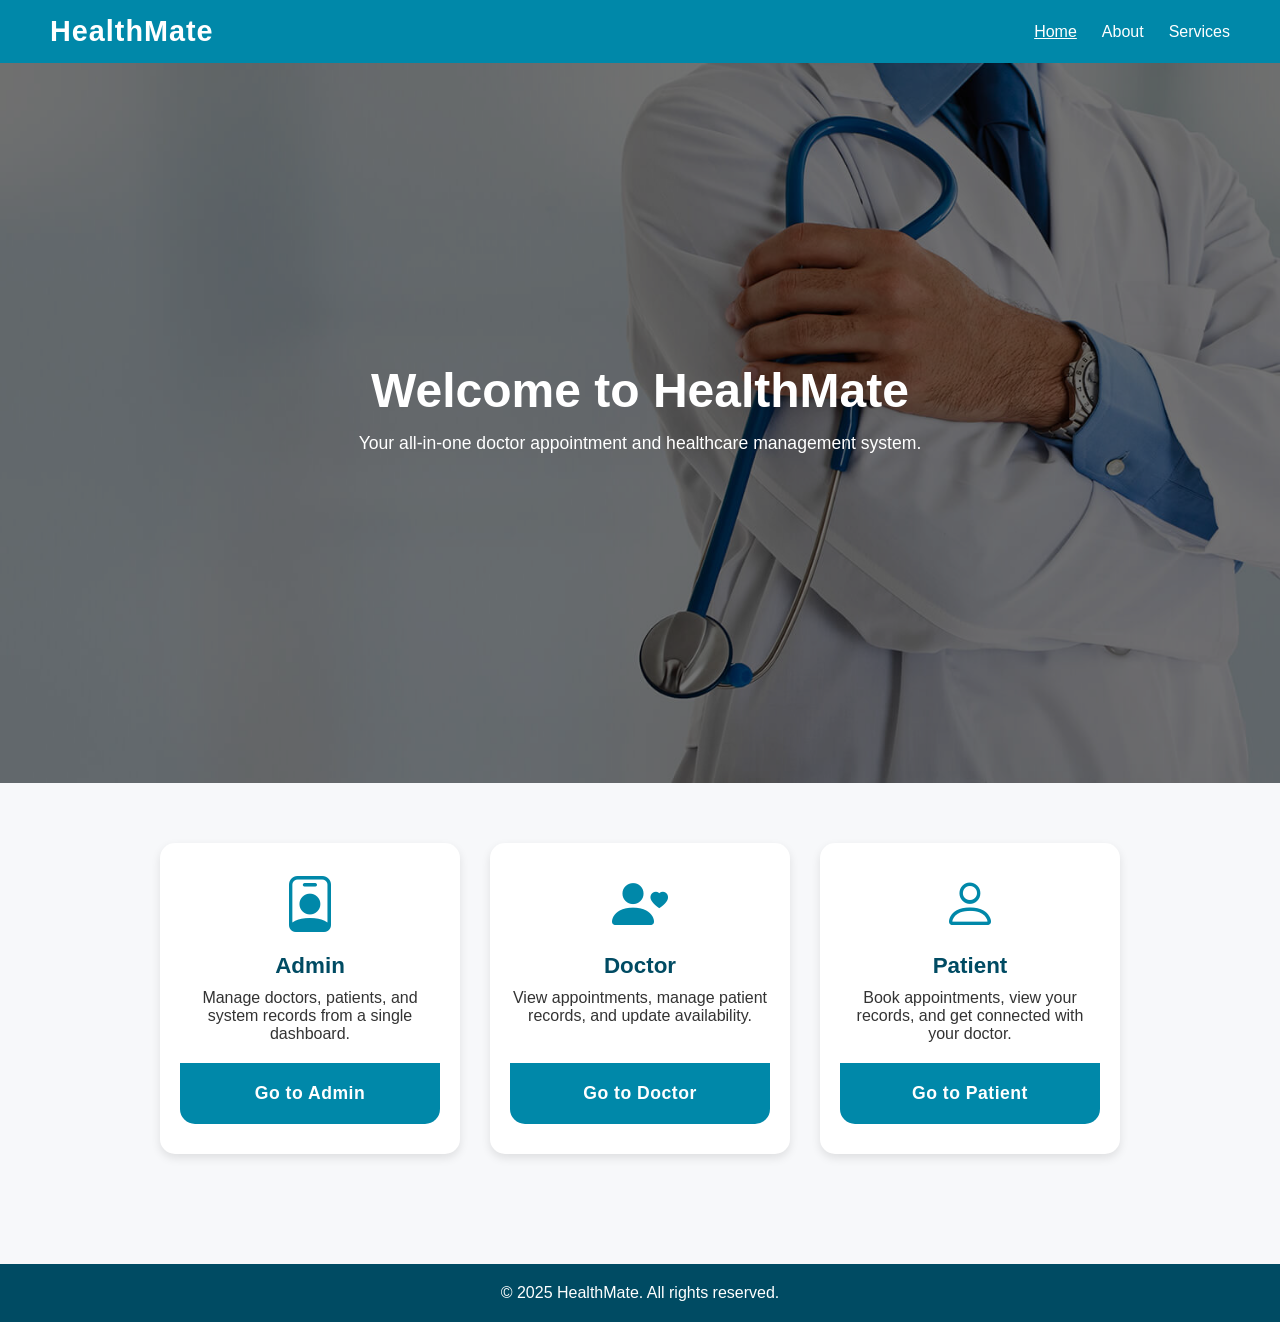
==== index.html @ 1b9694c9 "landing to login" ====
<!DOCTYPE html>
<html lang="en">
<head>
  <meta charset="UTF-8">
  <meta name="viewport" content="width=device-width, initial-scale=1.0">
  <title>HealthMate | Login Portal</title>
  <link rel="stylesheet" href="style.css">
  <link href="https://cdn.jsdelivr.net/npm/bootstrap-icons@1.11.3/font/bootstrap-icons.css" rel="stylesheet">
  <style>
    body {
      margin: 0;
      font-family: 'Poppins', sans-serif;
      background: #f7f8fa;
      color: #333;
    }

    header {
      background: #0088a9;
      color: white;
      padding: 15px 50px;
      display: flex;
      justify-content: space-between;
      align-items: center;
    }

    .logo {
      font-size: 1.8rem;
      font-weight: bold;
      letter-spacing: 1px;
    }

    nav ul {
      list-style: none;
      display: flex;
      gap: 25px;
      margin: 0;
      padding: 0;
    }

    nav a {
      color: white;
      text-decoration: none;
      font-weight: 500;
    }

    nav a:hover, nav a.active {
      text-decoration: underline;
    }

    .hero {
      position: relative;
      display: flex;
      flex-direction: column;
      align-items: center;
      justify-content: center;
      text-align: center;
      padding: 100px 20px;
      min-height: 80vh;
      background: url('Images/bg1.jpg') no-repeat center center/cover;
      color: white;
    }

    .hero::before {
      content: "";
      position: absolute;
      top: 0;
      left: 0;
      right: 0;
      bottom: 0;
      background: rgba(0, 0, 0, 0.55);
    }

    .hero h1,
    .hero p {
      position: relative;
      z-index: 2;
    }

    .hero h1 {
      font-size: 3rem;
      font-weight: 700;
      margin-bottom: 15px;
    }

    .hero p {
      max-width: 600px;
      font-size: 1.1rem;
      margin-bottom: 30px;
    }

    .roles {
      display: flex;
      flex-wrap: wrap;
      justify-content: center;
      gap: 30px;
      padding: 60px 20px;
    }

    .role-card {
      background: white;
      border-radius: 15px;
      box-shadow: 0 4px 10px rgba(0,0,0,0.1);
      width: 300px;
      text-align: center;
      padding: 30px 20px;
      transition: transform 0.3s ease, box-shadow 0.3s ease;
      display: flex;
      flex-direction: column;
      justify-content: space-between;
    }

    .role-card:hover {
      transform: translateY(-5px);
      box-shadow: 0 8px 20px rgba(0,0,0,0.15);
    }

    .role-card i {
      font-size: 3.5rem;
      color: #0088a9;
      margin-bottom: 15px;
    }

    .role-card h3 {
      margin-bottom: 10px;
      color: #004b63;
      font-size: 1.4rem;
    }

    .role-card p {
      font-size: 1rem;
      margin-bottom: 20px;
      flex-grow: 1;
    }

    .btn {
      display: block;
      width: 100%;
      padding: 20px 0;
      background: #0088a9;
      color: white;
      border-radius: 0 0 15px 15px;
      text-decoration: none;
      transition: background 0.3s, transform 0.2s;
      font-weight: 600;
      font-size: 1.1rem;
      letter-spacing: 0.5px;
    }

    .btn:hover {
      background: #006f88;
      transform: scale(1.03);
    }

    footer {
      background: #004b63;
      color: white;
      text-align: center;
      padding: 20px;
      margin-top: 50px;
    }

    @media(max-width: 768px) {
      .roles {
        flex-direction: column;
        align-items: center;
      }

      .hero h1 {
        font-size: 2.2rem;
      }

      .btn {
        padding: 18px 0;
        font-size: 1rem;
      }
    }
  </style>
</head>

<body>
  <!-- Header -->
  <header>
    <h2 class="logo">HealthMate</h2>
    <nav>
      <ul>
        <li><a href="index.html" class="active">Home</a></li>
        <li><a href="about.html">About</a></li>
        <li><a href="services.html">Services</a></li>
      </ul>
    </nav>
  </header>

  <!-- Hero Section -->
  <section class="hero">
    <h1>Welcome to HealthMate</h1>
    <p>Your all-in-one doctor appointment and healthcare management system.</p>
  </section>

  <!-- Roles Section -->
  <section class="roles">
    <div class="role-card">
      <i class="bi bi-person-badge"></i>
      <h3>Admin</h3>
      <p>Manage doctors, patients, and system records from a single dashboard.</p>
      <a href="login.html" class="btn">Go to Admin</a>
    </div>

    <div class="role-card">
      <i class="bi bi-person-heart"></i>
      <h3>Doctor</h3>
      <p>View appointments, manage patient records, and update availability.</p>
      <a href="login.html" class="btn">Go to Doctor</a>
    </div>

    <div class="role-card">
      <i class="bi bi-person"></i>
      <h3>Patient</h3>
      <p>Book appointments, view your records, and get connected with your doctor.</p>
      <a href="login.html" class="btn">Go to Patient</a>
    </div>
  </section>

  <!-- Footer -->
  <footer>
    <p>© 2025 HealthMate. All rights reserved.</p>
  </footer>
</body>
</html>
---- style.css ----
* {
    margin: 0;
    padding: 0;
    box-sizing: border-box;
    font-family: 'Poppins', sans-serif;
}

body {
    background-color: #f6f9fc;
    color: #333;
}

/* Navbar */
.navbar {
    display: flex;
    justify-content: space-between;
    align-items: center;
    padding: 20px 80px;
    background: #0077b6;
    color: white;
}

.logo {
    font-size: 28px;
    font-weight: 600;
}

.navbar ul {
    list-style: none;
    display: flex;
    gap: 30px;
}

.navbar a {
    color: white;
    text-decoration: none;
    font-weight: 500;
    transition: 0.3s;
}

.navbar a:hover,
.navbar a.active {
    text-decoration: underline;
}

/* Hero Section */
.hero {
    display: flex;
    align-items: center;
    justify-content: space-between;
    padding: 80px 100px;
}

.hero-content {
    width: 50%;
}

.hero-content h1 {
    font-size: 50px;
    color: #023e8a;
    margin-bottom: 20px;
}

.hero-content p {
    font-size: 18px;
    line-height: 1.6;
    margin-bottom: 30px;
}

.btn {
    background: #00b4d8;
    color: white;
    padding: 14px 30px;
    border-radius: 30px;
    text-decoration: none;
    font-weight: 600;
    transition: 0.3s;
}

.btn:hover {
    background: #0077b6;
}

.hero-img img {
    width: 420px;
    border-radius: 20px;
    box-shadow: 0 5px 20px rgba(0,0,0,0.1);
}

/* Footer */
footer {
    text-align: center;
    background: #0077b6;
    color: white;
    padding: 20px;
    margin-top: 60px;
}
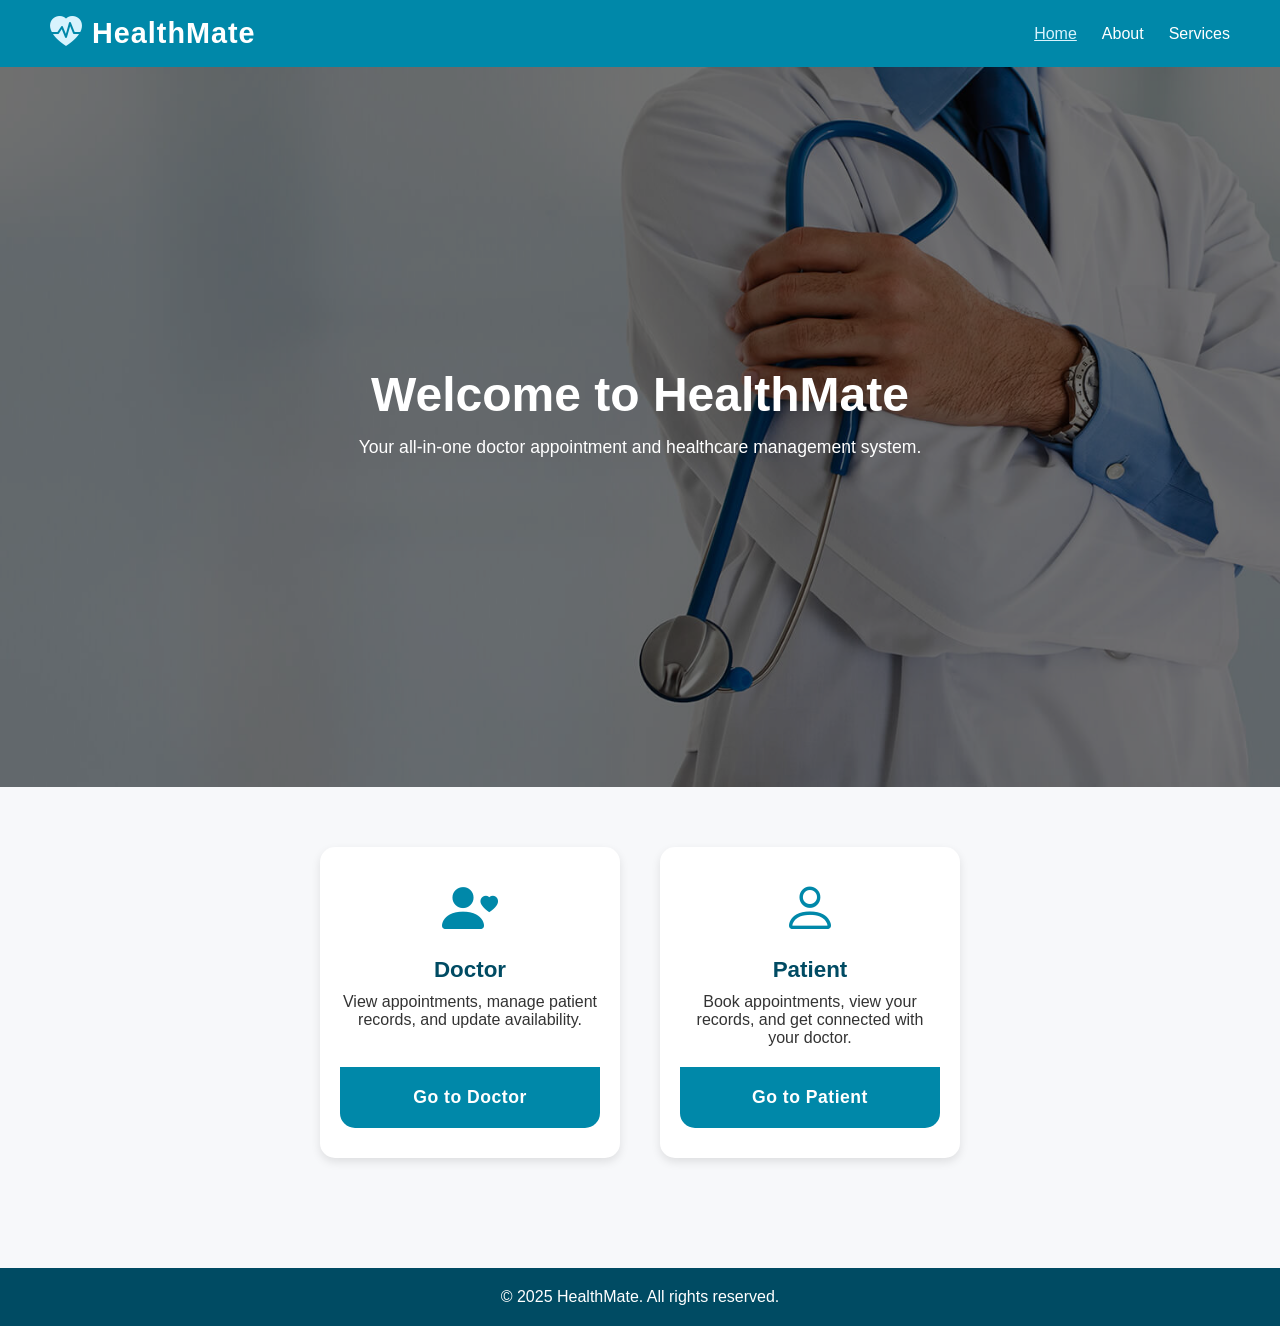
==== commit b55012d1: "remove admin and polish abouts" ====
--- a/index.html
+++ b/index.html
@@ -14,6 +14,7 @@
       color: #333;
     }
 
+    /* ===== NAVBAR / HEADER ===== */
     header {
       background: #0088a9;
       color: white;
@@ -24,11 +25,31 @@
     }
 
     .logo {
+      display: flex;
+      align-items: center;
+      gap: 10px;
+      text-decoration: none;
+      color: white;
+    }
+
+    .logo i {
+      font-size: 2rem;
+      color: #d8f3fd;
+      animation: pulse 1.8s infinite;
+    }
+
+    .logo-text {
       font-size: 1.8rem;
       font-weight: bold;
       letter-spacing: 1px;
     }
 
+    @keyframes pulse {
+      0% { transform: scale(1); opacity: 0.9; }
+      50% { transform: scale(1.2); opacity: 1; }
+      100% { transform: scale(1); opacity: 0.9; }
+    }
+
     nav ul {
       list-style: none;
       display: flex;
@@ -41,12 +62,16 @@
       color: white;
       text-decoration: none;
       font-weight: 500;
-    }
-
-    nav a:hover, nav a.active {
+      transition: 0.3s;
+    }
+
+    nav a:hover,
+    nav a.active {
       text-decoration: underline;
-    }
-
+      color: #d8f3fd;
+    }
+
+    /* ===== HERO SECTION ===== */
     .hero {
       position: relative;
       display: flex;
@@ -88,12 +113,13 @@
       margin-bottom: 30px;
     }
 
+    /* ===== ROLE CARDS ===== */
     .roles {
       display: flex;
+      justify-content: center;
+      gap: 40px;
+      padding: 60px 20px;
       flex-wrap: wrap;
-      justify-content: center;
-      gap: 30px;
-      padding: 60px 20px;
     }
 
     .role-card {
@@ -151,6 +177,7 @@
       transform: scale(1.03);
     }
 
+    /* ===== FOOTER ===== */
     footer {
       background: #004b63;
       color: white;
@@ -180,7 +207,10 @@
 <body>
   <!-- Header -->
   <header>
-    <h2 class="logo">HealthMate</h2>
+    <a href="index.html" class="logo">
+      <i class="bi bi-heart-pulse-fill"></i>
+      <span class="logo-text">HealthMate</span>
+    </a>
     <nav>
       <ul>
         <li><a href="index.html" class="active">Home</a></li>
@@ -199,13 +229,6 @@
   <!-- Roles Section -->
   <section class="roles">
     <div class="role-card">
-      <i class="bi bi-person-badge"></i>
-      <h3>Admin</h3>
-      <p>Manage doctors, patients, and system records from a single dashboard.</p>
-      <a href="login.html" class="btn">Go to Admin</a>
-    </div>
-
-    <div class="role-card">
       <i class="bi bi-person-heart"></i>
       <h3>Doctor</h3>
       <p>View appointments, manage patient records, and update availability.</p>
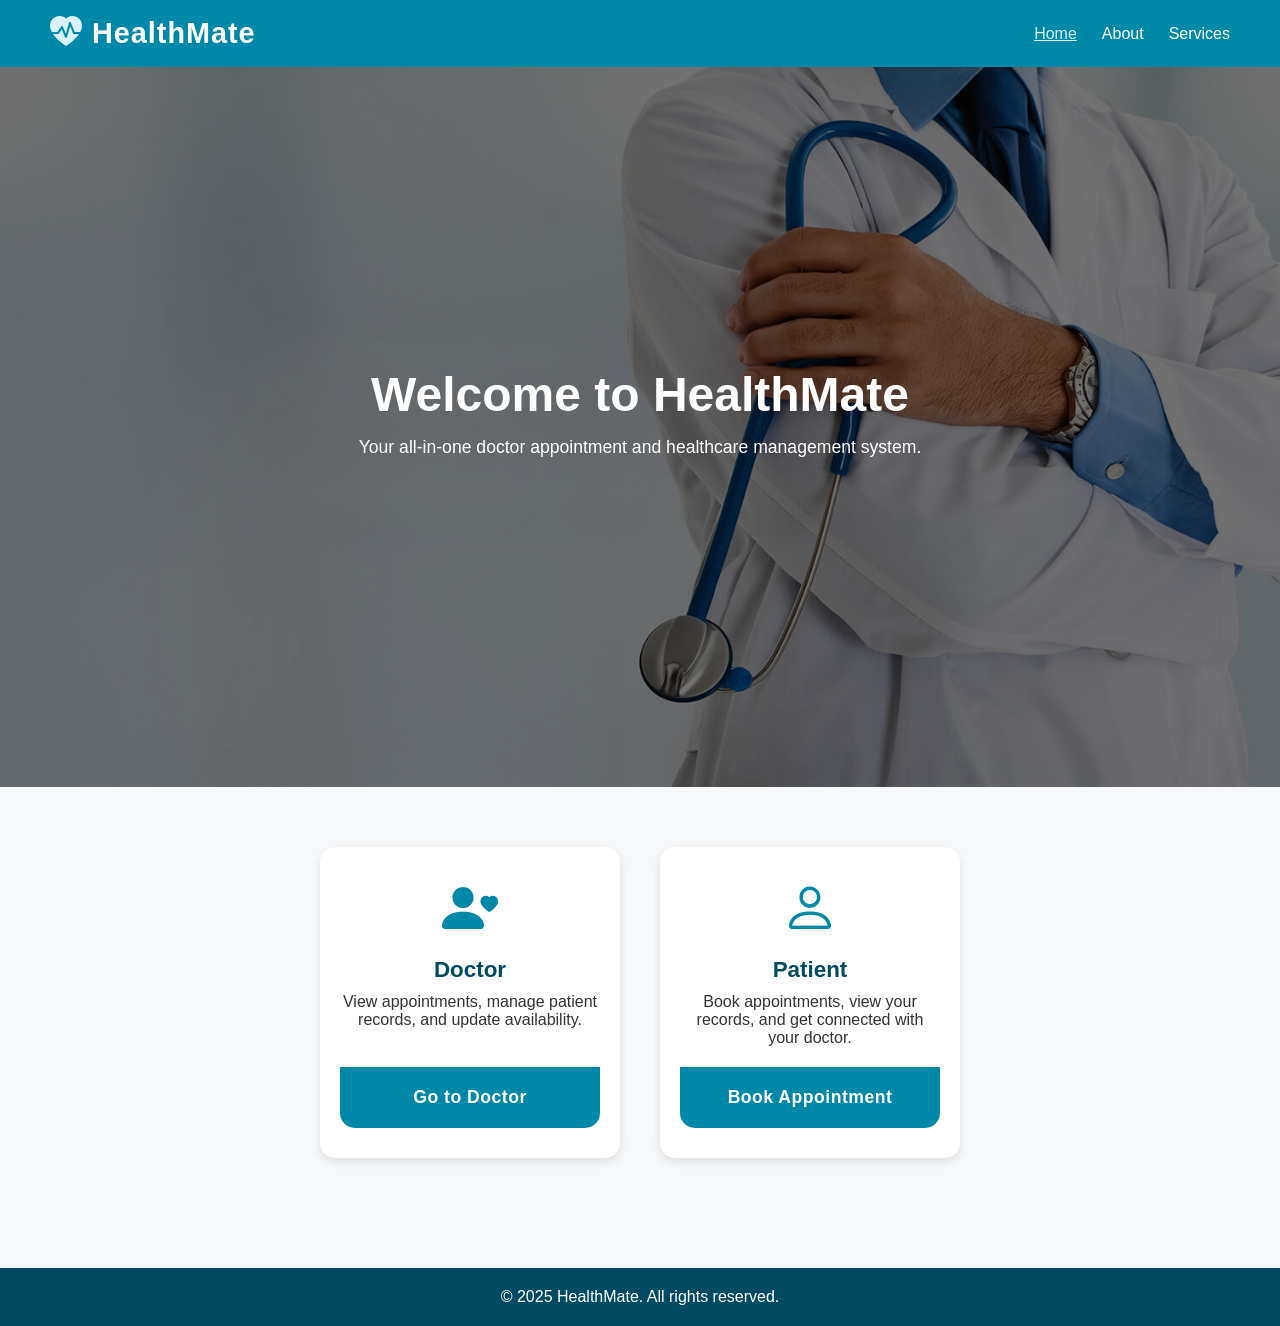
==== commit 497097eb: "admin (add doctor and manage doctor)" ====
--- a/index.html
+++ b/index.html
@@ -239,7 +239,7 @@
       <i class="bi bi-person"></i>
       <h3>Patient</h3>
       <p>Book appointments, view your records, and get connected with your doctor.</p>
-      <a href="login.html" class="btn">Go to Patient</a>
+      <a href="login.html" class="btn">Book Appointment</a>
     </div>
   </section>
 
